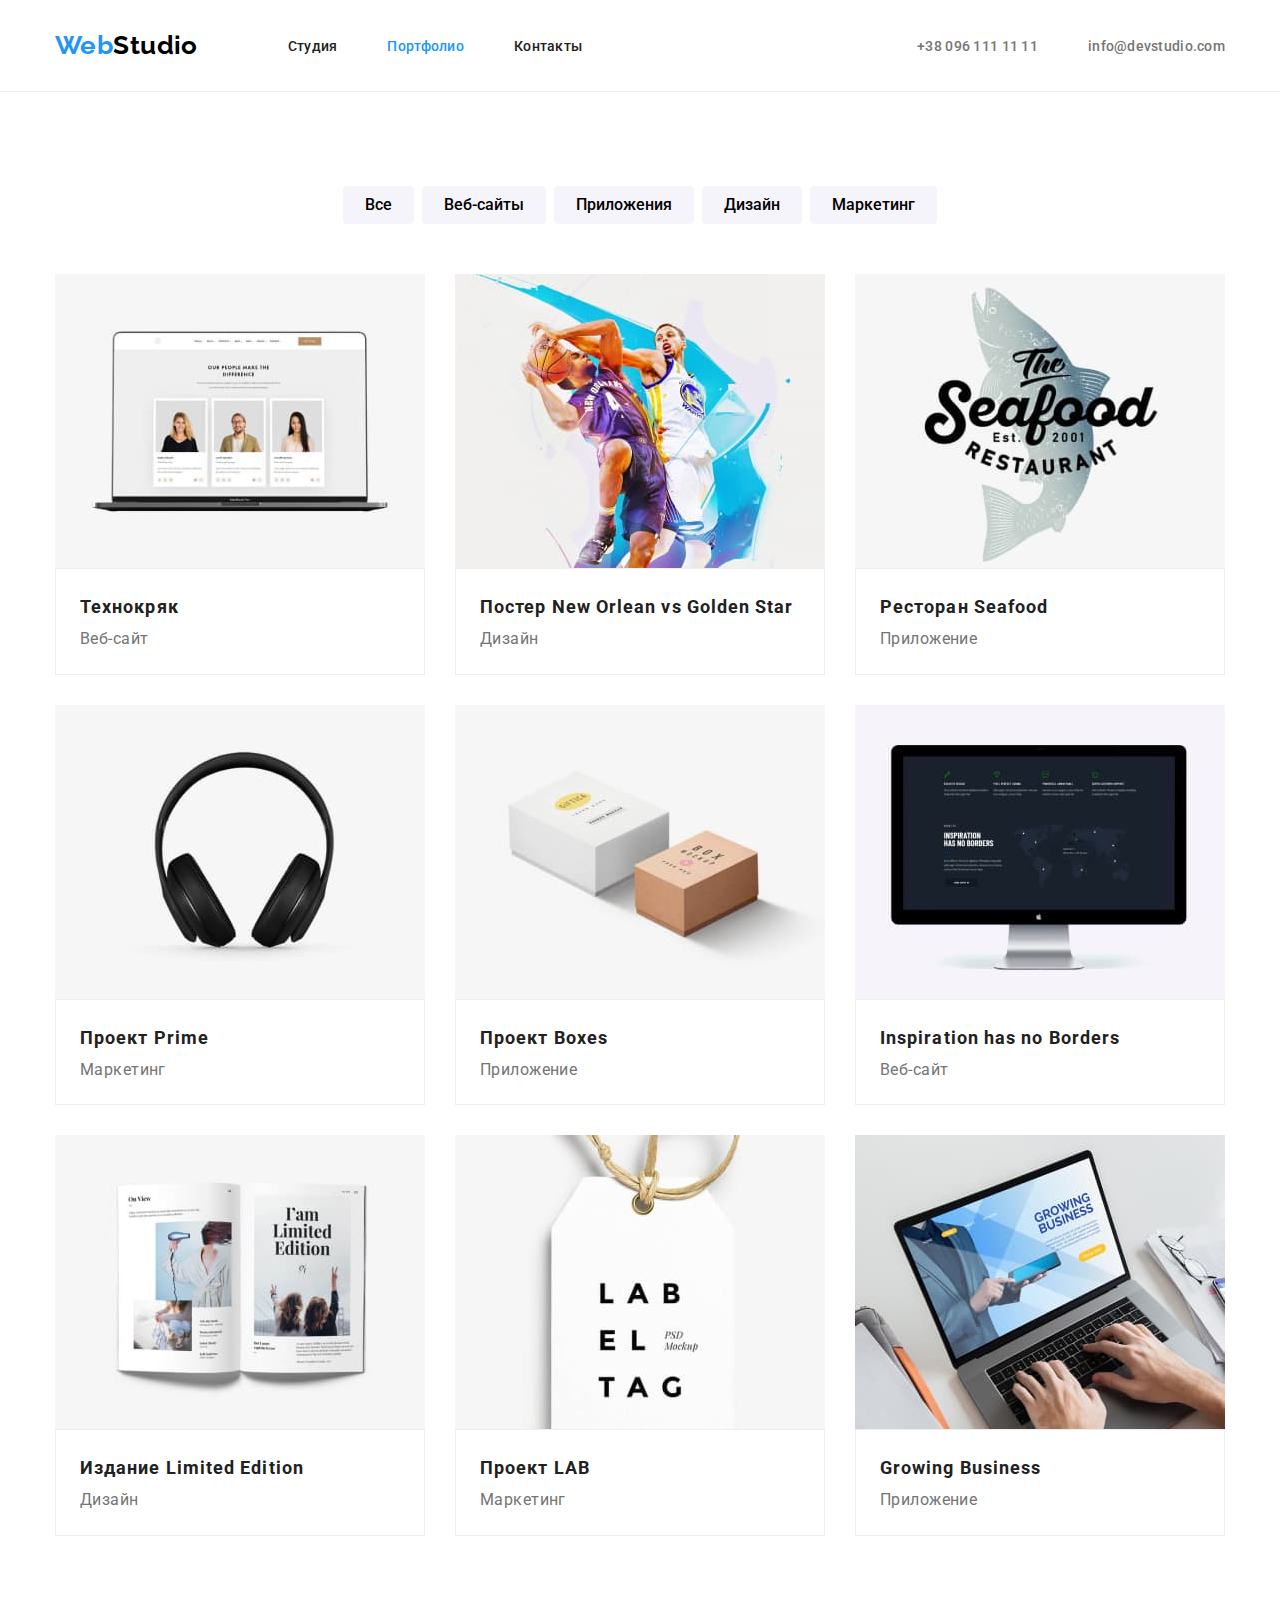
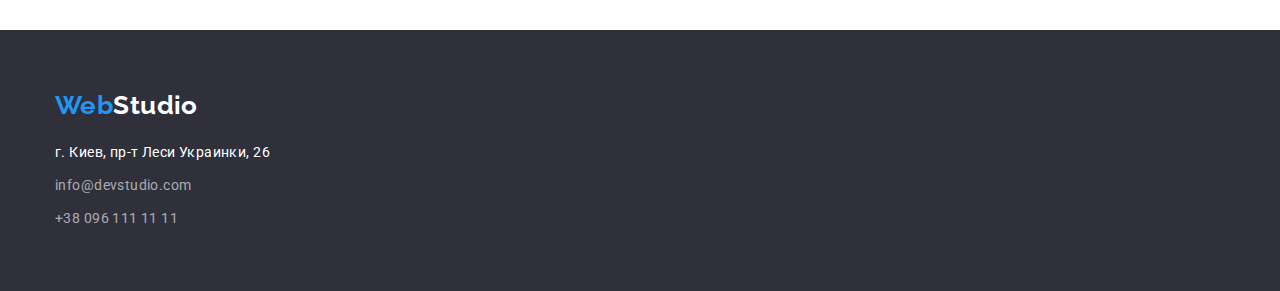
==== portfolio.html @ d8375027 "создает второй вариант после удаления" ====
<!DOCTYPE html>
<html lang="ru">
  <head>
    <meta charset="UTF-8" />
    <meta http-equiv="X-UA-Compatible" content="IE=edge" />
    <meta name="viewport" content="width=device-width, initial-scale=1.0" />
    <title>Веб-студия. Портфолио</title>
    <link
      rel="stylesheet"
      href="https://cdnjs.cloudflare.com/ajax/libs/modern-normalize/1.0.0/modern-normalize.min.css"
    />
    <link rel="preconnect" href="https://fonts.gstatic.com" />
    <link
      href="https://fonts.googleapis.com/css2?family=Raleway:wght@700&family=Roboto:wght@400;500;700;900&display=swap"
      rel="stylesheet"
    />
    <link rel="stylesheet" href="././css/style.css" />
  </head>
  <body>
    <!-- Шапка сайта -->
    <header class="header-nav">
      <!-- Навигация сайта -->
      <div class="container main-nav">
        <nav class="container nav">
          <a href="./index.html" class="logo"> <span class="logo-web">Web</span>Studio </a>
          <ul class="site-nav list">
            <li class="list-item"><a href="./index.html" class="link">Студия</a></li>
            <li class="list-item"><a href="./portfolio.html" class="link current">Портфолио</a></li>
            <li class="list-item"><a href="" class="link">Контакты</a></li>
          </ul>
        </nav>
        <ul class="site-auth list">
          <li class="list-item"><a href="mailto:info@devstudio.com" class="link">info@devstudio.com</a></li>
          <li class="list-item"><a href="tel:+380961111111" class="link">+38 096 111 11 11</a></li>
        </ul>
      </div>
    </header>
    <main>
      <!-- Портфолио -->
      <section class="section">
        <h1 class="hide">Наше портфолио</h1>

        <div class="container">
          <!-- Выбор вида услуг -->
          <ul class="portfolio-btn list">
            <li class="btn-item"><button class="button" type="button">Все</button></li>
            <li class="btn-item"><button class="button" type="button">Веб-сайты</button></li>
            <li class="btn-item"><button class="button" type="button">Приложения</button></li>
            <li class="btn-item"><button class="button" type="button">Дизайн</button></li>
            <li class="btn-item"><button class="button" type="button">Маркетинг</button></li>
          </ul>
          <!-- Образцы работ portfolio cards -->
          <ul class="card-set list">
            <li class="card-item">
				<a href="" class="card-link link">
				  <img class="img-card" src="./images/portfolio/tech-crack.jpg" alt="Веб-сайт Технокряк" width="370" />
				  <div class="portfolio-content">
					<h2 class="portfolio-title">Технокряк</h2>
					<p class="portfolio-text">Веб-сайт</p>
				  </div>
				</a>  
            </li>
					
            <li class="card-item">
				<a href="" class="card-link link">
				  <img
					class="img-card"
					src="./images/portfolio/new-orlean.jpg"
					alt="Постер New Orlean vs Golden Star"
					width="370"
				  />
				  <div class="portfolio-content">
					<h2 class="portfolio-title">Постер New Orlean vs Golden Star</h2>
					<p class="portfolio-text">Дизайн</p>
				  </div>
				</a>	  
            </li>
						
            <li class="card-item">
				<a href="" class="card-link link">
				  <img class="img-card" src="./images/portfolio/seafood.jpg" alt="Ресторан Seafood" width="370" />
				  <div class="portfolio-content">
					<h2 class="portfolio-title">Ресторан Seafood</h2>
					<p class="portfolio-text">Приложение</p>
				  </div>
				</a>  
            </li>
				
            <li class="card-item">
				<a href="" class="card-link link">		
				  <img class="img-card" src="./images/portfolio/prime.jpg" alt="Проект Prime" width="370" />
				  <div class="portfolio-content">
					<h2 class="portfolio-title">Проект Prime</h2>
					<p class="portfolio-text">Маркетинг</p>
				  </div>
				</a>  
            </li>
						
            <li class="card-item">
				<a href="" class="card-link link">
				  <img class="img-card" src="./images/portfolio/boxes.jpg" alt="Проект Boxes" width="370" />
				  <div class="portfolio-content">
					<h2 class="portfolio-title">Проект Boxes</h2>
					<p class="portfolio-text">Приложение</p>
				  </div>
				</a>  
            </li>
					
            <li class="card-item">
				<a href="" class="card-link link">	
				  <img
					class="img-card"
					src="./images/portfolio/inspiration.jpg"
					alt="Веб-сайт Inspiration has no Borders"
					width="370"
				  />
				  <div class="portfolio-content">
					<h2 class="portfolio-title">Inspiration has no Borders</h2>
					<p class="portfolio-text">Веб-сайт</p>
				  </div>
				</a>  
            </li>
					
            <li class="card-item">
				<a href="" class="card-link link">
				  <img
					class="img-card"
					src="./images/portfolio/limited-edition.jpg"
					alt="Издание Limited Edition"
					width="370"
				  />
				  <div class="portfolio-content">
					<h2 class="portfolio-title">Издание Limited Edition</h2>
					<p class="portfolio-text">Дизайн</p>
				  </div>
				</a>	 
            </li>
					
            <li class="card-item">
				<a href="" class="card-link link">	
				  <img class="img-card" src="./images/portfolio/lab.jpg" alt="Проект LAB" width="370" />
				  <div class="portfolio-content">
					<h2 class="portfolio-title">Проект LAB</h2>
					<p class="portfolio-text">Маркетинг</p>
				  </div>
				</a>  
            </li>
			<li class="card-item">
				<a href="" class="card-link link">			
				  <img
					class="img-card"
					src="./images/portfolio/growing-business.jpg"
					alt="Приложение Growing Business"
					width="370"
				  />
				  <div class="portfolio-content">
					<h2 class="portfolio-title">Growing Business</h2>
					<p class="portfolio-text">Приложение</p>
				  </div>
				</a>  
            </li>
		  </ul>
        </div>
      </section>
    </main>
    <!-- Футер -->
    <footer class="footer">
      <div class="container">
        <div class="footer-nav">
          <a href="./index.html" class="logo footer"> <span class="logo-web">Web</span>Studio </a>
          <address class="footer-addres">
            <a class="location" rel="noopener noreferrer" href="https://goo.gl/maps/9RtT3c9bkWaSLBwc6" target="_blank">
              г. Киев, пр-т Леси Украинки, 26
            </a>
            <ul class="footer-auth footer list">
              <li class="footer-item"><a href="mailto:info@devstudio.com" class="link">info@devstudio.com</a></li>
              <li class="footer-item"><a href="tel:+380961111111" class="link">+38 096 111 11 11</a></li>
            </ul>
          </address>
        </div>
      </div>
    </footer>
  </body>
</html>
---- css/style.css ----
:root {
  --accent-color: #2196f3;

  --primary-text-color: #212121;
  --secondary-text-color: #757575;
  --white-text-color: #ffffff;

  --primary-bg-color: #ffffff;
  --secondary-bg-color: #2f303a;
  --social-icon-color: #afb1b8;

  --primary-font-family: 'Roboto', 'Open Sans', 'Noto Sans JP', 'Lato', sans-serif;
  --title-font-weight: 700;
  --sub-title-font-weight: 500;
  --primary-font-size: 14px;
  --secondary-font-size: 16px;
  --main-line-height: 1.15;
  --main-letter-spacing: 0.03em;
}

body {
  font-family: var(--primary-font-family);
  font-size: var(--primary-font-size);
  line-height: var(--main-line-height);
  letter-spacing: var(--main-letter-spacing);

  color: var(--primary-text-color);
  background-color: var(--primary-bg-color);
}

/* reset basic styles  */
.list {
  list-style: none;
  padding-left: 0;
  margin-top: 0;
  margin-bottom: 0;
}

.link {
  text-decoration: none;
  color: var(--primary-text-color);
}

/* header navigation */
.container.main-nav {
  display: flex;
  align-items: center;
}
.container.nav {
  display: flex;
  align-items: center;
  padding: 0;
}

/* logo */
.logo {
  display: block;
  padding-top: 30px;
  padding-bottom: 30px;

  font-family: 'Raleway', sans-serif;
  font-weight: var(--title-font-weight);
  color: #000;
  font-size: 26px;
  line-height: 1.2;
  text-decoration: none;
}

.logo-web {
  color: var(--accent-color);
}

/* site-nav */
.site-nav {
  display: flex;
  margin-left: 90px;
  align-items: center;
}

.site-nav .list-item {
  margin-top: 0;
  margin-bottom: 0;
  margin-right: 50px;
}
.site-nav .list-item:last-child {
  margin-right: 0;
}

.site-nav .link {
  display: block;
  padding-top: 25px;
  padding-bottom: 25px;

  font-weight: var(--sub-title-font-weight);
  font-size: 14px;
  letter-spacing: 0.02em;
}

.site-nav .link:hover,
.site-nav .link:focus {
  color: var(--accent-color);
}

.site-nav .link.current {
  color: var(--accent-color);
}

/* site-auth list*/
.site-auth {
  display: flex;
  margin-left: auto;
  flex-direction: row-reverse;
  align-items: center;
  min-width: 370px;
}
.site-auth .list-item {
  margin-top: 0;
  margin-bottom: 0;
}
.site-auth .list-item:not(:last-child) {
  margin-left: 50px;
}
.site-auth .list {
  margin-top: 0;
  margin-bottom: 0;
}
.site-auth .link {
  display: block;
  align-items: center;
  padding-top: 25px;
  padding-bottom: 25px;
  font-weight: var(--sub-title-font-weight);
  letter-spacing: 0.02em;
  color: var(--secondary-text-color);
}
.site-auth .link:hover,
.site-auth .link:focus {
  color: var(--accent-color);
}

.icon-letter {
  width: 16px;
  height: 12px;
  fill: currentColor;
  margin-right: 10px;
}
.icon-phone {
  width: 10px;
  height: 16px;
  fill: currentColor;
  margin-right: 10px;
}

/* header container */
.container {
  width: 1200px;
  margin-left: auto;
  margin-right: auto;
  padding-left: 15px;
  padding-right: 15px;
}
.header-nav {
  border-bottom: 1px solid rgba(236, 236, 236, 1);
}
/* all sections */
.section {
  margin-left: auto;
  margin-right: auto;
  padding-top: 94px;
  padding-bottom: 94px;
}
/* hero section*/

.hero {
  padding-top: 200px;
  padding-bottom: 200px;
  text-align: center;
  background-color: var(--secondary-bg-color);
  background-image: linear-gradient(to top, rgba(47, 48, 58, 0.4), rgba(47, 48, 58, 0.4)), url(../images/hero/hero.jpg);
  max-width: 1600px;
}

.hero-title {
  margin-top: 0;
  margin-bottom: 30px;
  margin-left: auto;
  margin-right: auto;
  max-width: 696px;

  text-align: center;
  font-weight: 900;
  font-size: 44px;
  line-height: 1.36;
  letter-spacing: 0.06em;
  text-transform: uppercase;
  color: var(--white-text-color);
}

.hero-button {
  font-weight: var(--title-font-weight);
  font-size: var(--secondary-font-size);
  line-height: 1.8;
  letter-spacing: 0.06em;

  color: var(--white-text-color);
  background: var(--accent-color);

  border: none;
  border-radius: 4px;
  width: 200px;
  height: 50px;
  cursor: pointer;
}

/* Преимущества advantages section */
.hide {
  position: absolute;
  width: 1px;
  height: 1px;
  margin: -1px;
  border: 0;
  padding: 0;

  white-space: nowrap;
  clip-path: inset(100%);
  clip: rect(0 0 0 0);
  overflow: hidden;
}

.advantages .list {
  display: flex;
}
.advantages-item {
  margin-top: 0;
  margin-bottom: 0;
  width: 270px;
}
.advantages-item:not(:last-child) {
  margin-right: 30px;
}
.advantages-icon {
  width: 70px;
  height: 70px;
}
.advantages-icons {
  display: flex;
  justify-content: center;
  align-items: center;
  margin-bottom: 30px;

  width: 270px;
  height: 120px;
  border: 1px solid transparent;
  background-color: #f5f4fa;
  border-radius: 4px;
}

.advantages-title {
  margin-top: 0;
  margin-bottom: 10px;

  font-size: 14px;
  font-weight: var(--title-font-weight);
  text-transform: uppercase;
}

.advantages-text {
  margin-top: 0;
  margin-bottom: 0;
  line-height: 1.7;
  color: var(--secondary-text-color);
}

/* section Чем мы занимаемся */
.work.section {
  margin-left: auto;
  margin-right: auto;
  padding-top: 0;
  padding-bottom: 94px;
}
.section-title {
  margin-top: 0;
  margin-bottom: 50px;
  text-align: center;
  font-weight: var(--title-font-weight);
  font-size: 36px;
}
.work.list {
  display: flex;
  margin-top: 0;
  margin-bottom: 0;
}
.img-work {
  display: block;
}
.work.item {
  margin-bottom: 0;
}
.work.item:not(:last-child) {
  margin-right: 30px;
}
/* Наша команда team section */
.section.team {
  background-color: #f5f4fa;
}
.team.list {
  display: flex;
  margin-top: 0;
  margin-bottom: 0;
}
.team .item {
  box-shadow: 0px 1px 3px rgb(0 0 0 / 12%), 0px 1px 1px rgb(0 0 0 / 14%), 0px 2px 1px rgb(0 0 0 / 20%);
  border-radius: 0px 0px 4px 4px;
}
.team .item:not(:last-child) {
  margin-right: 30px;
}
.team-content {
  text-align: center;
  padding-top: 30px;
  padding-bottom: 30px;
}
.team-title {
  margin-top: 0;
  margin-bottom: 10px;
  font-weight: var(--sub-title-font-weight);
  font-size: var(--secondary-font-size);
  line-height: 1.18;
}

.team-text {
  margin-top: 0;
  margin-bottom: 0;
  font-size: var(--secondary-font-size);
  line-height: 1.18;
  color: var(--secondary-text-color);
}

/* Постоянные клиенты clients section */
.clients .list {
  display: inline-flex;
}
.clients .item:not(:last-child) {
  margin-right: 30px;
}
.clients .link {
  display: flex;
  justify-content: center;
  align-items: center;
  width: 170px;
  height: 92px;
  border: 1px solid var(--social-icon-color);
  border-radius: 4px;
  fill: tomato;
}
.clients .icon-svg {
  width: 106px;
  height: 60px;
  fill: var(--social-icon-color);
}
/* footer */
.footer {
  padding-top: 60px;
  padding-bottom: 60px;
  background-color: var(--secondary-bg-color);
}

.logo.footer {
  padding-top: 0;
  padding-bottom: 0;
  color: #ffffff;
}
.footer-addres {
  display: block;
  margin-top: 20px;
}
.footer-item {
  margin-top: 9px;
}
.location {
  font-style: normal;
  line-height: 1.7;
  text-decoration: none;
  color: var(--white-text-color);
}
.footer-auth.list {
  padding-top: 0;
  padding-bottom: 0;
}
.footer-auth.footer .link {
  font-style: normal;
  font-weight: 400;
  line-height: 1.7;
  color: rgba(255, 255, 255, 0.6);
}

.footer-auth.footer .link:hover,
.footer-auth.footer .link:focus,
.location:hover,
.location:focus {
  color: var(--accent-color);
}

/* portfolio.html */
/* portfolio filters */
.portfolio-btn {
  display: flex;
  justify-content: center;
  margin-bottom: 50px;
}
.button {
  display: inline-block;
  padding: 6px 22px;
  border: none;
  border-radius: 4px;

  font-weight: var(--sub-title-font-weight);
  font-size: var(--secondary-font-size);
  line-height: 1.6;
  background-color: #f5f4fa;
  cursor: pointer;
}
.btn-item:not(:last-child) {
  margin-right: 8px;
}
.button:hover,
.button:focus {
  background-color: var(--accent-color);
  color: var(--white-text-color);
}

/* Образцы работ portfolio cards */

.card-set {
  display: flex;
  flex-wrap: wrap;
  margin: -15px;
}

.card-item {
  margin-left: 15px;
  margin-top: 15px;
  margin-right: 15px;
  margin-bottom: 15px;
}
.img-card {
  display: block;
  max-width: 100%;
  height: auto;
}
.portfolio-content {
  padding: 20px 24px;
  border: 1px solid #eeeeee;
}
.portfolio-title {
  margin-top: 0;
  margin-bottom: 0;
  font-size: 18px;
  line-height: 2;
  letter-spacing: 0.06em;
}

.portfolio-text {
  margin-top: 0;
  margin-bottom: 0;
  font-size: var(--secondary-font-size);
  line-height: 1.8;
  color: var(--secondary-text-color);
}

/* ховер на карту портфолио */
.card-link:hover,
.card-link:focus {
  box-shadow: 0px 1px 3px rgb(0 0 0 / 12%), 0px 1px 1px rgb(0 0 0 / 14%), 0px 2px 1px rgb(0 0 0 / 20%);
}
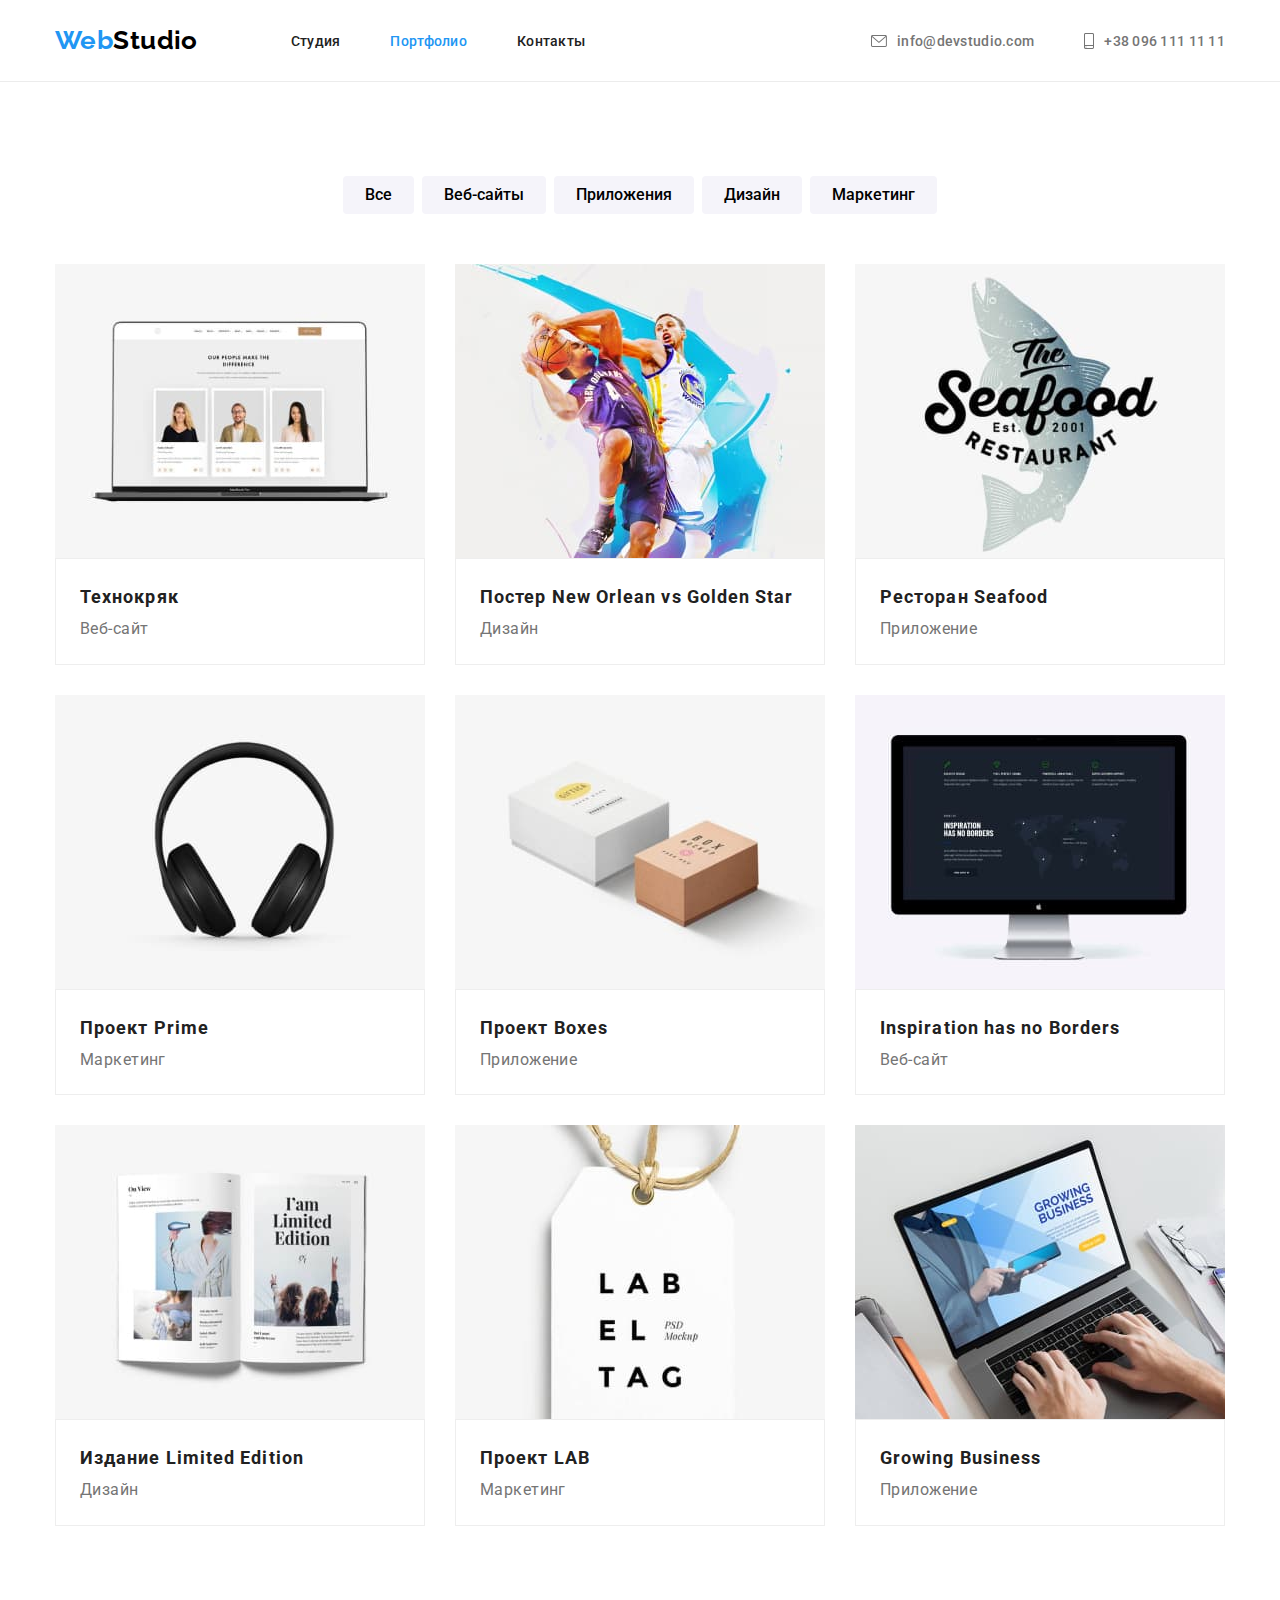
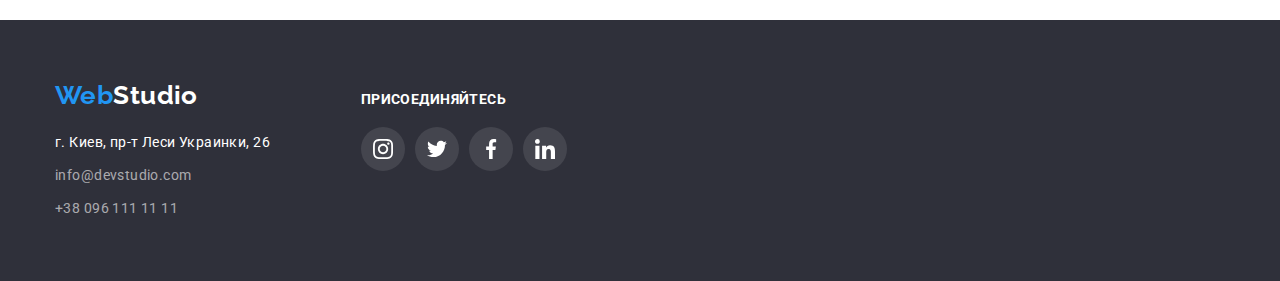
==== commit b1d4c8bb: "добавляет улучшенный хедер и тени на ховер" ====
--- a/portfolio.html
+++ b/portfolio.html
@@ -21,7 +21,7 @@
     <header class="header-nav">
       <!-- Навигация сайта -->
       <div class="container main-nav">
-        <nav class="container nav">
+        <nav class="container-nav">
           <a href="./index.html" class="logo"> <span class="logo-web">Web</span>Studio </a>
           <ul class="site-nav list">
             <li class="list-item"><a href="./index.html" class="link">Студия</a></li>
@@ -30,8 +30,22 @@
           </ul>
         </nav>
         <ul class="site-auth list">
-          <li class="list-item"><a href="mailto:info@devstudio.com" class="link">info@devstudio.com</a></li>
-          <li class="list-item"><a href="tel:+380961111111" class="link">+38 096 111 11 11</a></li>
+          <li class="list-item">
+            <a href="mailto:info@devstudio.com" class="link">
+              <svg class="icon-letter" width="16" height="12">
+                <use href="./images/icons/sprite.svg#letter"></use>
+              </svg>
+              info@devstudio.com
+            </a>
+          </li>
+          <li class="list-item">
+            <a href="tel:+380961111111" class="link">
+              <svg class="icon-phone" width="10" height="16">
+                <use href="./images/icons/sprite.svg#phone"></use>
+              </svg>
+              +38 096 111 11 11
+            </a>
+          </li>
         </ul>
       </div>
     </header>
@@ -42,8 +56,10 @@
 
         <div class="container">
           <!-- Выбор вида услуг -->
-          <ul class="portfolio-btn list">
-            <li class="btn-item"><button class="button" type="button">Все</button></li>
+          <ul class="button-list list">
+            <li class="btn-item">
+              <button class="button" type="button">Все</button>
+            </li>
             <li class="btn-item"><button class="button" type="button">Веб-сайты</button></li>
             <li class="btn-item"><button class="button" type="button">Приложения</button></li>
             <li class="btn-item"><button class="button" type="button">Дизайн</button></li>
@@ -52,120 +68,120 @@
           <!-- Образцы работ portfolio cards -->
           <ul class="card-set list">
             <li class="card-item">
-				<a href="" class="card-link link">
-				  <img class="img-card" src="./images/portfolio/tech-crack.jpg" alt="Веб-сайт Технокряк" width="370" />
-				  <div class="portfolio-content">
-					<h2 class="portfolio-title">Технокряк</h2>
-					<p class="portfolio-text">Веб-сайт</p>
-				  </div>
-				</a>  
-            </li>
-					
-            <li class="card-item">
-				<a href="" class="card-link link">
-				  <img
-					class="img-card"
-					src="./images/portfolio/new-orlean.jpg"
-					alt="Постер New Orlean vs Golden Star"
-					width="370"
-				  />
-				  <div class="portfolio-content">
-					<h2 class="portfolio-title">Постер New Orlean vs Golden Star</h2>
-					<p class="portfolio-text">Дизайн</p>
-				  </div>
-				</a>	  
-            </li>
-						
-            <li class="card-item">
-				<a href="" class="card-link link">
-				  <img class="img-card" src="./images/portfolio/seafood.jpg" alt="Ресторан Seafood" width="370" />
-				  <div class="portfolio-content">
-					<h2 class="portfolio-title">Ресторан Seafood</h2>
-					<p class="portfolio-text">Приложение</p>
-				  </div>
-				</a>  
-            </li>
-				
-            <li class="card-item">
-				<a href="" class="card-link link">		
-				  <img class="img-card" src="./images/portfolio/prime.jpg" alt="Проект Prime" width="370" />
-				  <div class="portfolio-content">
-					<h2 class="portfolio-title">Проект Prime</h2>
-					<p class="portfolio-text">Маркетинг</p>
-				  </div>
-				</a>  
-            </li>
-						
-            <li class="card-item">
-				<a href="" class="card-link link">
-				  <img class="img-card" src="./images/portfolio/boxes.jpg" alt="Проект Boxes" width="370" />
-				  <div class="portfolio-content">
-					<h2 class="portfolio-title">Проект Boxes</h2>
-					<p class="portfolio-text">Приложение</p>
-				  </div>
-				</a>  
-            </li>
-					
-            <li class="card-item">
-				<a href="" class="card-link link">	
-				  <img
-					class="img-card"
-					src="./images/portfolio/inspiration.jpg"
-					alt="Веб-сайт Inspiration has no Borders"
-					width="370"
-				  />
-				  <div class="portfolio-content">
-					<h2 class="portfolio-title">Inspiration has no Borders</h2>
-					<p class="portfolio-text">Веб-сайт</p>
-				  </div>
-				</a>  
-            </li>
-					
-            <li class="card-item">
-				<a href="" class="card-link link">
-				  <img
-					class="img-card"
-					src="./images/portfolio/limited-edition.jpg"
-					alt="Издание Limited Edition"
-					width="370"
-				  />
-				  <div class="portfolio-content">
-					<h2 class="portfolio-title">Издание Limited Edition</h2>
-					<p class="portfolio-text">Дизайн</p>
-				  </div>
-				</a>	 
-            </li>
-					
-            <li class="card-item">
-				<a href="" class="card-link link">	
-				  <img class="img-card" src="./images/portfolio/lab.jpg" alt="Проект LAB" width="370" />
-				  <div class="portfolio-content">
-					<h2 class="portfolio-title">Проект LAB</h2>
-					<p class="portfolio-text">Маркетинг</p>
-				  </div>
-				</a>  
-            </li>
-			<li class="card-item">
-				<a href="" class="card-link link">			
-				  <img
-					class="img-card"
-					src="./images/portfolio/growing-business.jpg"
-					alt="Приложение Growing Business"
-					width="370"
-				  />
-				  <div class="portfolio-content">
-					<h2 class="portfolio-title">Growing Business</h2>
-					<p class="portfolio-text">Приложение</p>
-				  </div>
-				</a>  
-            </li>
-		  </ul>
+              <a href="" class="card-link link">
+                <img class="img-card" src="./images/portfolio/tech-crack.jpg" alt="Веб-сайт Технокряк" width="370" />
+                <div class="portfolio-content">
+                  <h2 class="portfolio-title">Технокряк</h2>
+                  <p class="portfolio-text">Веб-сайт</p>
+                </div>
+              </a>
+            </li>
+
+            <li class="card-item">
+              <a href="" class="card-link link">
+                <img
+                  class="img-card"
+                  src="./images/portfolio/new-orlean.jpg"
+                  alt="Постер New Orlean vs Golden Star"
+                  width="370"
+                />
+                <div class="portfolio-content">
+                  <h2 class="portfolio-title">Постер New Orlean vs Golden Star</h2>
+                  <p class="portfolio-text">Дизайн</p>
+                </div>
+              </a>
+            </li>
+
+            <li class="card-item">
+              <a href="" class="card-link link">
+                <img class="img-card" src="./images/portfolio/seafood.jpg" alt="Ресторан Seafood" width="370" />
+                <div class="portfolio-content">
+                  <h2 class="portfolio-title">Ресторан Seafood</h2>
+                  <p class="portfolio-text">Приложение</p>
+                </div>
+              </a>
+            </li>
+
+            <li class="card-item">
+              <a href="" class="card-link link">
+                <img class="img-card" src="./images/portfolio/prime.jpg" alt="Проект Prime" width="370" />
+                <div class="portfolio-content">
+                  <h2 class="portfolio-title">Проект Prime</h2>
+                  <p class="portfolio-text">Маркетинг</p>
+                </div>
+              </a>
+            </li>
+
+            <li class="card-item">
+              <a href="" class="card-link link">
+                <img class="img-card" src="./images/portfolio/boxes.jpg" alt="Проект Boxes" width="370" />
+                <div class="portfolio-content">
+                  <h2 class="portfolio-title">Проект Boxes</h2>
+                  <p class="portfolio-text">Приложение</p>
+                </div>
+              </a>
+            </li>
+
+            <li class="card-item">
+              <a href="" class="card-link link">
+                <img
+                  class="img-card"
+                  src="./images/portfolio/inspiration.jpg"
+                  alt="Веб-сайт Inspiration has no Borders"
+                  width="370"
+                />
+                <div class="portfolio-content">
+                  <h2 class="portfolio-title">Inspiration has no Borders</h2>
+                  <p class="portfolio-text">Веб-сайт</p>
+                </div>
+              </a>
+            </li>
+
+            <li class="card-item">
+              <a href="" class="card-link link">
+                <img
+                  class="img-card"
+                  src="./images/portfolio/limited-edition.jpg"
+                  alt="Издание Limited Edition"
+                  width="370"
+                />
+                <div class="portfolio-content">
+                  <h2 class="portfolio-title">Издание Limited Edition</h2>
+                  <p class="portfolio-text">Дизайн</p>
+                </div>
+              </a>
+            </li>
+
+            <li class="card-item">
+              <a href="" class="card-link link">
+                <img class="img-card" src="./images/portfolio/lab.jpg" alt="Проект LAB" width="370" />
+                <div class="portfolio-content">
+                  <h2 class="portfolio-title">Проект LAB</h2>
+                  <p class="portfolio-text">Маркетинг</p>
+                </div>
+              </a>
+            </li>
+            <li class="card-item">
+              <a href="" class="card-link link">
+                <img
+                  class="img-card"
+                  src="./images/portfolio/growing-business.jpg"
+                  alt="Приложение Growing Business"
+                  width="370"
+                />
+                <div class="portfolio-content">
+                  <h2 class="portfolio-title">Growing Business</h2>
+                  <p class="portfolio-text">Приложение</p>
+                </div>
+              </a>
+            </li>
+          </ul>
         </div>
       </section>
     </main>
     <!-- Футер -->
     <footer class="footer">
-      <div class="container">
+      <div class="container basement">
         <div class="footer-nav">
           <a href="./index.html" class="logo footer"> <span class="logo-web">Web</span>Studio </a>
           <address class="footer-addres">
@@ -178,6 +194,55 @@
             </ul>
           </address>
         </div>
+        <!-- Присоединяйтесь -->
+        <div class="joining">
+          <h3 class="joining-title">Присоединяйтесь</h3>
+          <ul class="social-icons list">
+            <li class="social-icons-item">
+              <a
+                href="https://www.instagram.com/"
+                class="social-icon-link joining"
+                rel="noopener noreferrer"
+                target="_blank"
+              >
+                <svg class="social-icons-svg">
+                  <use href="./images/icons/sprite.svg#instagram"></use>
+                </svg>
+              </a>
+            </li>
+            <li class="social-icons-item">
+              <a href="https://twitter.com/" class="social-icon-link joining" rel="noopener noreferrer" target="_blank">
+                <svg class="social-icons-svg">
+                  <use href="./images/icons/sprite.svg#twitter"></use>
+                </svg>
+              </a>
+            </li>
+            <li class="social-icons-item">
+              <a
+                href="https://uk-ua.facebook.com/"
+                class="social-icon-link joining"
+                rel="noopener noreferrer"
+                target="_blank"
+              >
+                <svg class="social-icons-svg">
+                  <use href="./images/icons/sprite.svg#facebook"></use>
+                </svg>
+              </a>
+            </li>
+            <li class="social-icons-item">
+              <a
+                href="https://ua.linkedin.com/"
+                class="social-icon-link joining"
+                rel="noopener noreferrer"
+                target="_blank"
+              >
+                <svg class="social-icons-svg">
+                  <use href="./images/icons/sprite.svg#linkedin"></use>
+                </svg>
+              </a>
+            </li>
+          </ul>
+        </div>
       </div>
     </footer>
   </body>
--- a/css/style.css
+++ b/css/style.css
@@ -32,6 +32,7 @@
 .list {
   list-style: none;
   padding-left: 0;
+  padding-bottom: 0;
   margin-top: 0;
   margin-bottom: 0;
 }
@@ -40,117 +41,6 @@
   text-decoration: none;
   color: var(--primary-text-color);
 }
-
-/* header navigation */
-.container.main-nav {
-  display: flex;
-  align-items: center;
-}
-.container.nav {
-  display: flex;
-  align-items: center;
-  padding: 0;
-}
-
-/* logo */
-.logo {
-  display: block;
-  padding-top: 30px;
-  padding-bottom: 30px;
-
-  font-family: 'Raleway', sans-serif;
-  font-weight: var(--title-font-weight);
-  color: #000;
-  font-size: 26px;
-  line-height: 1.2;
-  text-decoration: none;
-}
-
-.logo-web {
-  color: var(--accent-color);
-}
-
-/* site-nav */
-.site-nav {
-  display: flex;
-  margin-left: 90px;
-  align-items: center;
-}
-
-.site-nav .list-item {
-  margin-top: 0;
-  margin-bottom: 0;
-  margin-right: 50px;
-}
-.site-nav .list-item:last-child {
-  margin-right: 0;
-}
-
-.site-nav .link {
-  display: block;
-  padding-top: 25px;
-  padding-bottom: 25px;
-
-  font-weight: var(--sub-title-font-weight);
-  font-size: 14px;
-  letter-spacing: 0.02em;
-}
-
-.site-nav .link:hover,
-.site-nav .link:focus {
-  color: var(--accent-color);
-}
-
-.site-nav .link.current {
-  color: var(--accent-color);
-}
-
-/* site-auth list*/
-.site-auth {
-  display: flex;
-  margin-left: auto;
-  flex-direction: row-reverse;
-  align-items: center;
-  min-width: 370px;
-}
-.site-auth .list-item {
-  margin-top: 0;
-  margin-bottom: 0;
-}
-.site-auth .list-item:not(:last-child) {
-  margin-left: 50px;
-}
-.site-auth .list {
-  margin-top: 0;
-  margin-bottom: 0;
-}
-.site-auth .link {
-  display: block;
-  align-items: center;
-  padding-top: 25px;
-  padding-bottom: 25px;
-  font-weight: var(--sub-title-font-weight);
-  letter-spacing: 0.02em;
-  color: var(--secondary-text-color);
-}
-.site-auth .link:hover,
-.site-auth .link:focus {
-  color: var(--accent-color);
-}
-
-.icon-letter {
-  width: 16px;
-  height: 12px;
-  fill: currentColor;
-  margin-right: 10px;
-}
-.icon-phone {
-  width: 10px;
-  height: 16px;
-  fill: currentColor;
-  margin-right: 10px;
-}
-
 /* header container */
 .container {
   width: 1200px;
@@ -169,8 +59,107 @@
   padding-top: 94px;
   padding-bottom: 94px;
 }
+
+/* header navigation */
+.container.main-nav {
+  display: flex;
+  align-items: center;
+}
+.container-nav {
+  display: flex;
+  align-items: center;
+}
+
+/* logo */
+.logo {
+  display: block;
+  margin-right: 93px;
+  padding-top: 25px;
+  padding-bottom: 25px;
+
+  font-family: 'Raleway', sans-serif;
+  font-weight: var(--title-font-weight);
+  color: #000;
+  font-size: 26px;
+  line-height: 1.2;
+  text-decoration: none;
+}
+.logo-web {
+  color: var(--accent-color);
+}
+/* site-nav */
+.site-nav {
+  display: flex;
+  /* margin-left: 90px;
+  align-items: center; */
+}
+.site-nav .list-item:not(:last-child) {
+  margin-right: 50px;
+}
+
+.site-nav .link {
+  display: block;
+  padding-top: 25px;
+  padding-bottom: 25px;
+
+  font-weight: var(--sub-title-font-weight);
+  font-size: 14px;
+  letter-spacing: 0.02em;
+}
+
+.site-nav .link:hover,
+.site-nav .link:focus {
+  color: var(--accent-color);
+}
+
+.site-nav .link.current {
+  color: var(--accent-color);
+}
+
+/* site-auth list*/
+.site-auth {
+  display: flex;
+}
+.site-auth .list-item {
+  margin-top: 0;
+  margin-bottom: 0;
+}
+.site-auth .list-item:not(:last-child) {
+  margin-right: 50px;
+}
+.site-auth.list {
+  margin-top: 0;
+  margin-bottom: 0;
+  margin-left: auto;
+}
+.site-auth .link {
+  display: flex;
+  align-items: center;
+  padding-top: 25px;
+  padding-bottom: 25px;
+  font-weight: var(--sub-title-font-weight);
+  letter-spacing: 0.02em;
+  color: var(--secondary-text-color);
+}
+.site-auth .link:hover,
+.site-auth .link:focus {
+  color: var(--accent-color);
+}
+
+.icon-letter {
+  width: 16px;
+  height: 12px;
+  fill: currentColor;
+  margin-right: 10px;
+}
+.icon-phone {
+  width: 10px;
+  height: 16px;
+  fill: currentColor;
+  margin-right: 10px;
+}
+
 /* hero section*/
-
 .hero {
   padding-top: 200px;
   padding-bottom: 200px;
@@ -179,7 +168,6 @@
   background-image: linear-gradient(to top, rgba(47, 48, 58, 0.4), rgba(47, 48, 58, 0.4)), url(../images/hero/hero.jpg);
   max-width: 1600px;
 }
-
 .hero-title {
   margin-top: 0;
   margin-bottom: 30px;
@@ -195,7 +183,6 @@
   text-transform: uppercase;
   color: var(--white-text-color);
 }
-
 .hero-button {
   font-weight: var(--title-font-weight);
   font-size: var(--secondary-font-size);
@@ -254,16 +241,13 @@
   background-color: #f5f4fa;
   border-radius: 4px;
 }
-
 .advantages-title {
   margin-top: 0;
   margin-bottom: 10px;
-
   font-size: 14px;
   font-weight: var(--title-font-weight);
   text-transform: uppercase;
 }
-
 .advantages-text {
   margin-top: 0;
   margin-bottom: 0;
@@ -319,6 +303,7 @@
   text-align: center;
   padding-top: 30px;
   padding-bottom: 30px;
+  background-color: var(--primary-bg-color);
 }
 .team-title {
   margin-top: 0;
@@ -330,20 +315,51 @@
 
 .team-text {
   margin-top: 0;
-  margin-bottom: 0;
+  margin-bottom: 16;
   font-size: var(--secondary-font-size);
   line-height: 1.18;
   color: var(--secondary-text-color);
 }
 
+/*  стили для social icons on the team-card */
+.social-icons.list {
+  display: inline-flex;
+}
+.social-icons-item:not(:last-child) {
+  margin-right: 10px;
+}
+.social-icon-link {
+  display: flex;
+  align-items: center;
+  justify-content: center;
+  width: 44px;
+  height: 44px;
+  border-radius: 50%;
+  background-color: var(--primary-bg-color);
+  color: var(--social-icon-color);
+}
+.social-icon-link:hover,
+.social-icon-link:focus {
+  background-color: var(--accent-color);
+}
+.social-icon-link:hover .social-icons-svg,
+.social-icon-link:focus .social-icons-svg {
+  fill: var(--primary-bg-color);
+}
+.social-icons-svg {
+  width: 20px;
+  height: 20px;
+  fill: currentColor;
+}
+
 /* Постоянные клиенты clients section */
 .clients .list {
-  display: inline-flex;
+  display: flex;
 }
 .clients .item:not(:last-child) {
   margin-right: 30px;
 }
-.clients .link {
+.clients-link {
   display: flex;
   justify-content: center;
   align-items: center;
@@ -351,24 +367,36 @@
   height: 92px;
   border: 1px solid var(--social-icon-color);
   border-radius: 4px;
-  fill: tomato;
+  color: var(--social-icon-color);
+}
+.clients-link:hover,
+.clients-link:focus {
+  color: var(--accent-color);
+  border-color: var(--accent-color);
 }
 .clients .icon-svg {
   width: 106px;
   height: 60px;
-  fill: var(--social-icon-color);
-}
-/* footer */
+  fill: currentColor;
+}
+
+/* Футер footer */
 .footer {
   padding-top: 60px;
   padding-bottom: 60px;
   background-color: var(--secondary-bg-color);
 }
-
+.container.basement {
+  display: flex;
+  align-items: baseline;
+}
 .logo.footer {
   padding-top: 0;
   padding-bottom: 0;
-  color: #ffffff;
+  color: var(--white-text-color);
+}
+.footer-nav {
+  margin-right: 70px;
 }
 .footer-addres {
   display: block;
@@ -393,7 +421,6 @@
   line-height: 1.7;
   color: rgba(255, 255, 255, 0.6);
 }
-
 .footer-auth.footer .link:hover,
 .footer-auth.footer .link:focus,
 .location:hover,
@@ -401,9 +428,26 @@
   color: var(--accent-color);
 }
 
-/* portfolio.html */
-/* portfolio filters */
-.portfolio-btn {
+/* footer joining */
+.joining-title {
+  margin-top: 0;
+  margin-bottom: 20px;
+  font-size: var(--primary-font-size);
+  font-weight: var(--title-font-weight);
+  color: var(--white-text-color);
+  text-transform: uppercase;
+}
+.social-icon-link.joining {
+  background-color: rgba(255, 255, 255, 0.1);
+  color: var(--white-text-color);
+}
+.social-icon-link.joining:hover,
+.social-icon-link.joining:focus {
+  background-color: var(--accent-color);
+}
+
+/* portfolio buttons */
+.button-list {
   display: flex;
   justify-content: center;
   margin-bottom: 50px;
@@ -427,16 +471,23 @@
 .button:focus {
   background-color: var(--accent-color);
   color: var(--white-text-color);
+  box-shadow: 0px 3px 1px rgba(0, 0, 0, 0.1), 0px 1px 2px rgba(0, 0, 0, 0.08), 0px 2px 2px rgba(0, 0, 0, 0.12);
 }
 
 /* Образцы работ portfolio cards */
-
 .card-set {
   display: flex;
   flex-wrap: wrap;
   margin: -15px;
 }
-
+.card-link {
+  display: block;
+}
+.card-link:hover,
+.card-link:focus {
+  /* border: 1px solid var(--white-text-color); */
+  box-shadow: 0px 1px 1px rgba(0, 0, 0, 0.12), 0px 4px 4px rgba(0, 0, 0, 0.06), 1px 4px 6px rgba(0, 0, 0, 0.16);
+}
 .card-item {
   margin-left: 15px;
   margin-top: 15px;
@@ -459,7 +510,6 @@
   line-height: 2;
   letter-spacing: 0.06em;
 }
-
 .portfolio-text {
   margin-top: 0;
   margin-bottom: 0;
@@ -467,9 +517,3 @@
   line-height: 1.8;
   color: var(--secondary-text-color);
 }
-
-/* ховер на карту портфолио */
-.card-link:hover,
-.card-link:focus {
-  box-shadow: 0px 1px 3px rgb(0 0 0 / 12%), 0px 1px 1px rgb(0 0 0 / 14%), 0px 2px 1px rgb(0 0 0 / 20%);
-}
